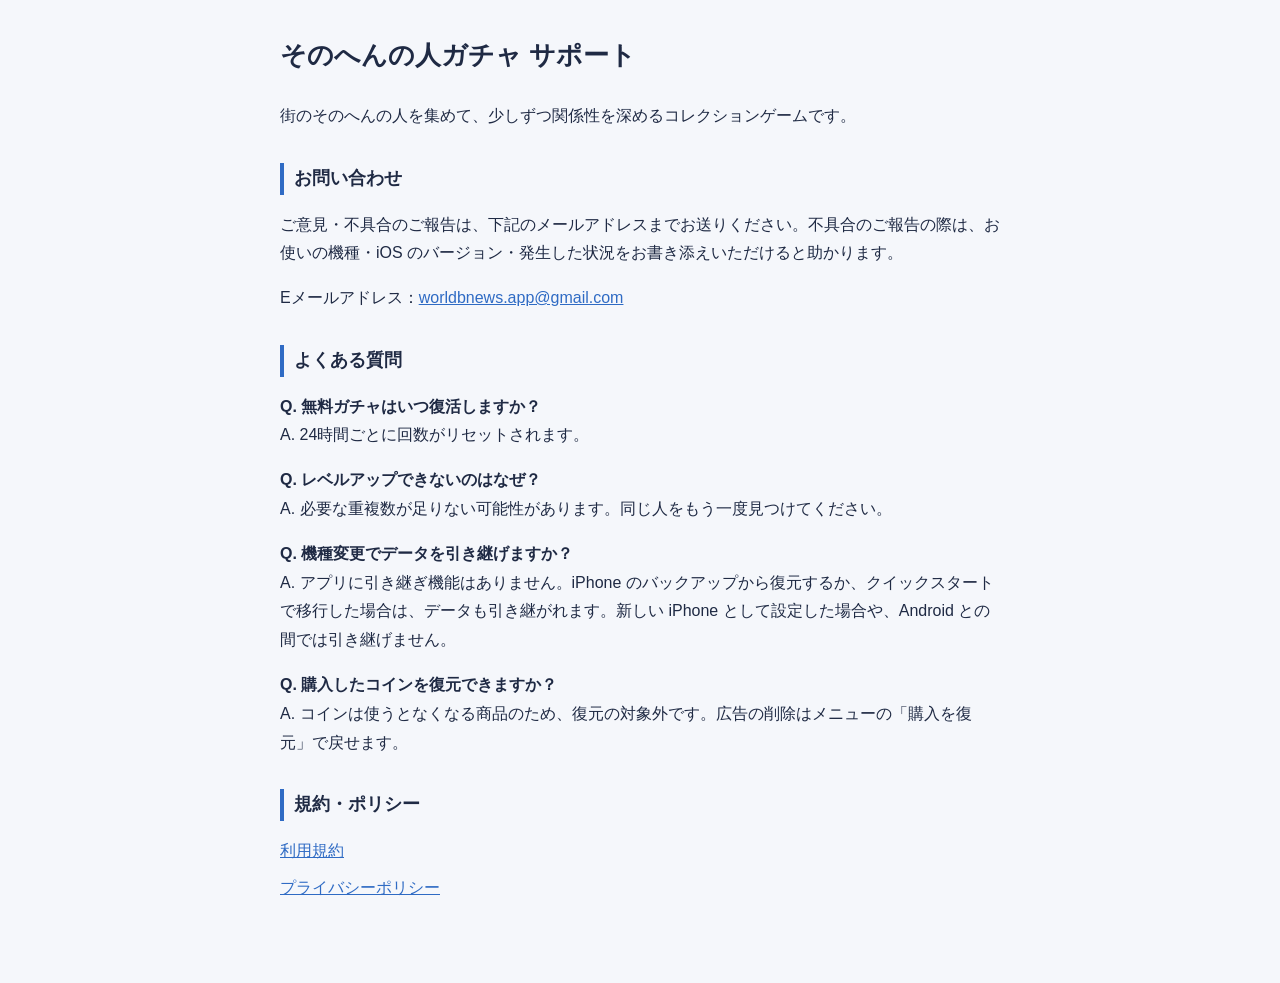
==== index.html @ ba7d026c "利用規約、プライバシーポリシー、サポートの追加" ====
<!DOCTYPE html>
<html lang="ja">
<head>
<meta charset="utf-8">
<meta name="viewport" content="width=device-width, initial-scale=1">
<title>そのへんの人ガチャ サポート</title>
<link rel="stylesheet" href="style.css">
</head>
<body>
  <article>
    <h1>そのへんの人ガチャ サポート</h1>
    <p>街のそのへんの人を集めて、少しずつ関係性を深めるコレクションゲームです。</p>

    <h2>お問い合わせ</h2>
    <p>ご意見・不具合のご報告は、下記のメールアドレスまでお送りください。不具合のご報告の際は、お使いの機種・iOS のバージョン・発生した状況をお書き添えいただけると助かります。</p>
    <p>Eメールアドレス：<a href="mailto:worldbnews.app@gmail.com">worldbnews.app@gmail.com</a></p>

    <h2>よくある質問</h2>
    <p><strong>Q. 無料ガチャはいつ復活しますか？</strong><br>A. 24時間ごとに回数がリセットされます。</p>
    <p><strong>Q. レベルアップできないのはなぜ？</strong><br>A. 必要な重複数が足りない可能性があります。同じ人をもう一度見つけてください。</p>
    <p><strong>Q. 機種変更でデータを引き継げますか？</strong><br>A. アプリに引き継ぎ機能はありません。iPhone のバックアップから復元するか、クイックスタートで移行した場合は、データも引き継がれます。新しい iPhone として設定した場合や、Android との間では引き継げません。</p>
    <p><strong>Q. 購入したコインを復元できますか？</strong><br>A. コインは使うとなくなる商品のため、復元の対象外です。広告の削除はメニューの「購入を復元」で戻せます。</p>

    <h2>規約・ポリシー</h2>
    <ul class="links">
      <li><a href="terms.html">利用規約</a></li>
      <li><a href="privacy.html">プライバシーポリシー</a></li>
    </ul>
  </article>
</body>
</html>
---- style.css ----
body {
  margin: 0;
  background: #f5f7fb;
  color: #1f2a44;
  font-family: -apple-system, BlinkMacSystemFont, "Hiragino Sans", "Hiragino Kaku Gothic ProN", "Noto Sans JP", sans-serif;
  line-height: 1.8;
}

article {
  max-width: 720px;
  margin: 0 auto;
  padding: 32px 20px 64px;
}

h1 {
  font-size: 1.6rem;
  margin: 0 0 24px;
}

h2 {
  font-size: 1.1rem;
  margin: 32px 0 8px;
  padding-left: 10px;
  border-left: 4px solid #2f6bc4;
}

a {
  color: #2f6bc4;
}

ul, ol {
  padding-left: 1.4em;
}

.links {
  list-style: none;
  padding: 0;
}

.links li {
  margin: 8px 0;
}

.meta {
  margin-top: 40px;
  color: #6b7590;
  font-size: 0.9rem;
}
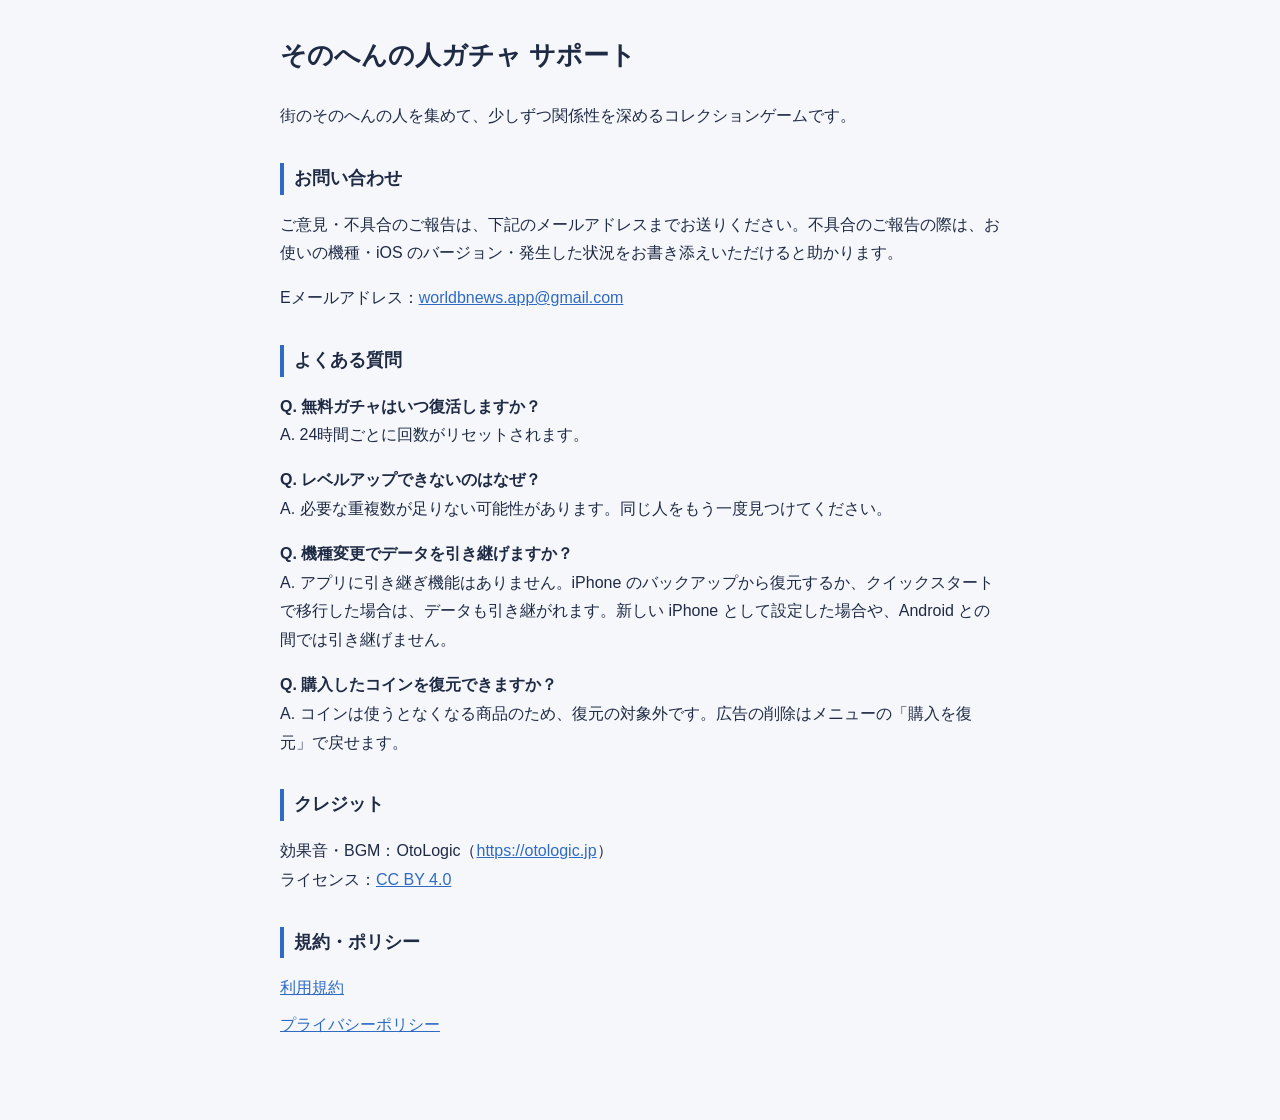
==== commit b1a076fb: "効果音クレジットの追加" ====
--- a/index.html
+++ b/index.html
@@ -21,6 +21,9 @@
     <p><strong>Q. 機種変更でデータを引き継げますか？</strong><br>A. アプリに引き継ぎ機能はありません。iPhone のバックアップから復元するか、クイックスタートで移行した場合は、データも引き継がれます。新しい iPhone として設定した場合や、Android との間では引き継げません。</p>
     <p><strong>Q. 購入したコインを復元できますか？</strong><br>A. コインは使うとなくなる商品のため、復元の対象外です。広告の削除はメニューの「購入を復元」で戻せます。</p>
 
+    <h2>クレジット</h2>
+    <p>効果音・BGM：OtoLogic（<a href="https://otologic.jp" target="_blank" rel="noopener">https://otologic.jp</a>）<br>ライセンス：<a href="https://creativecommons.org/licenses/by/4.0/deed.ja" target="_blank" rel="noopener">CC BY 4.0</a></p>
+
     <h2>規約・ポリシー</h2>
     <ul class="links">
       <li><a href="terms.html">利用規約</a></li>
